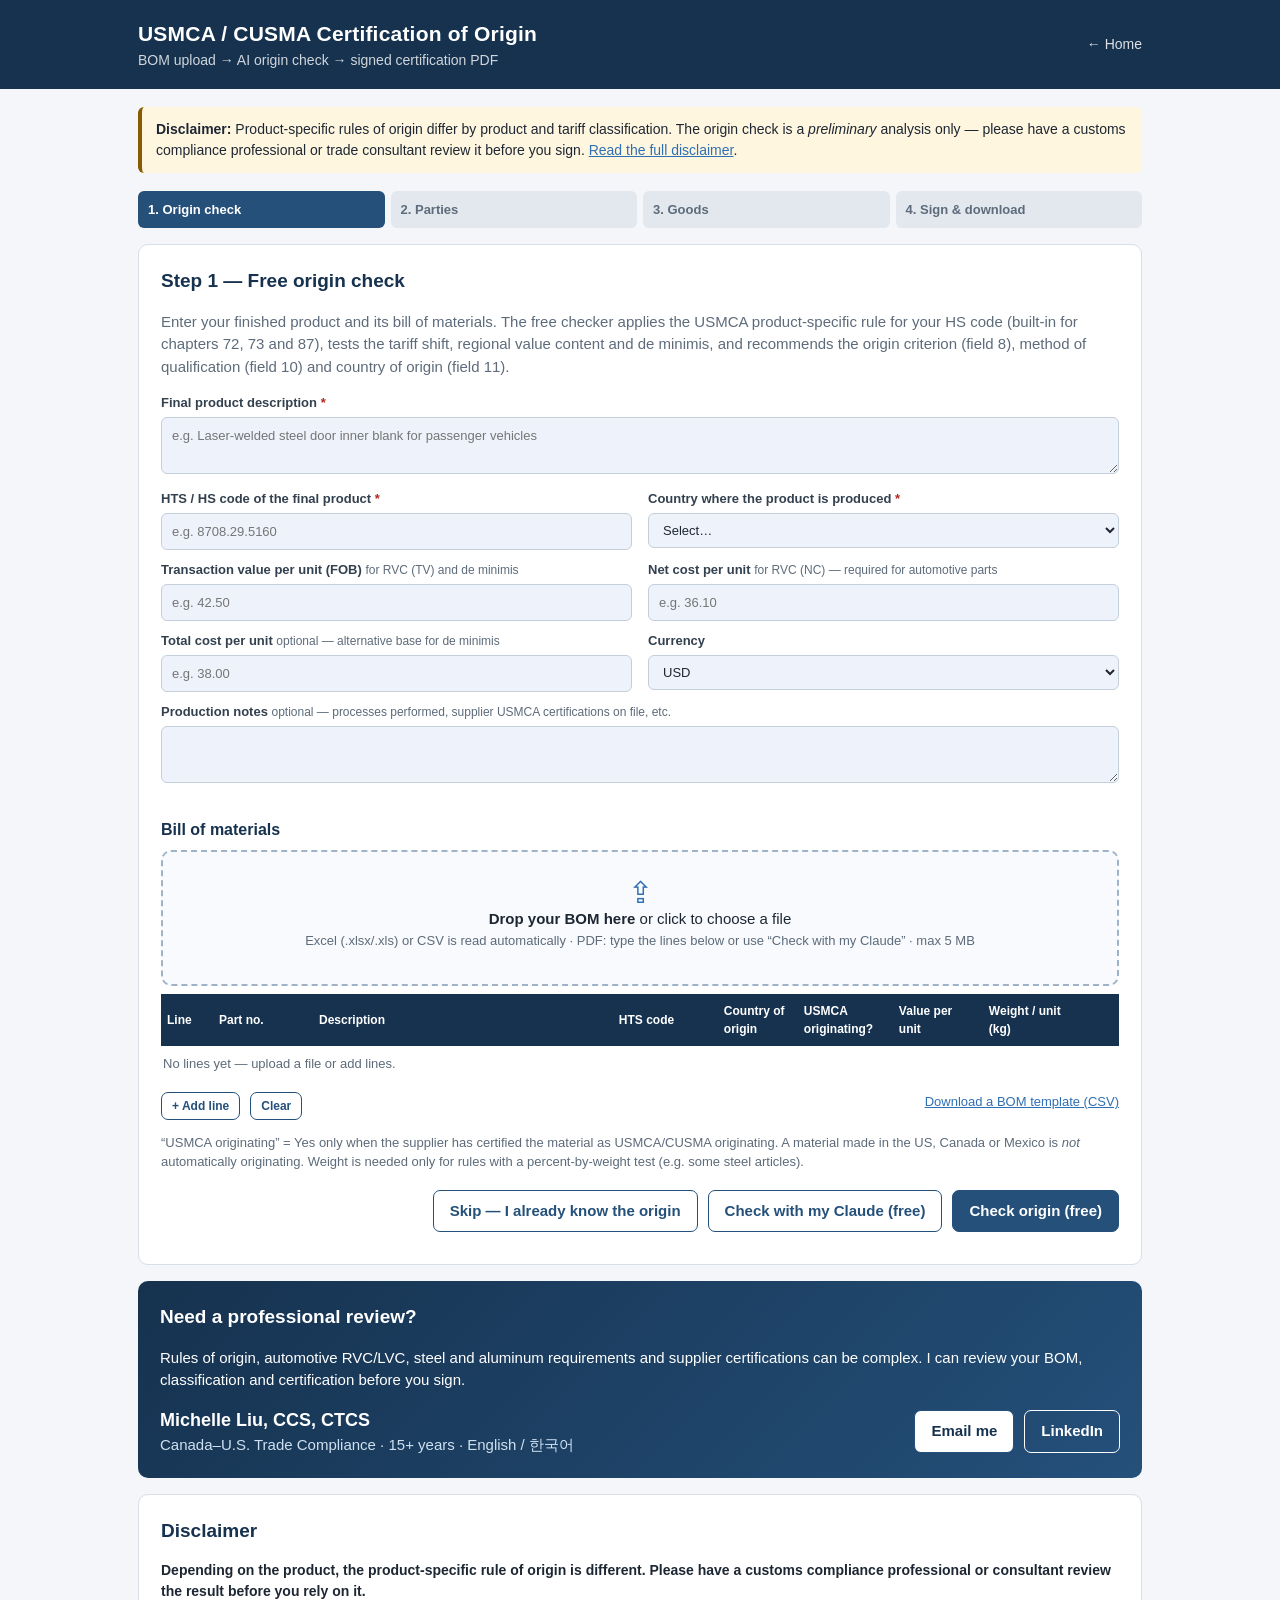
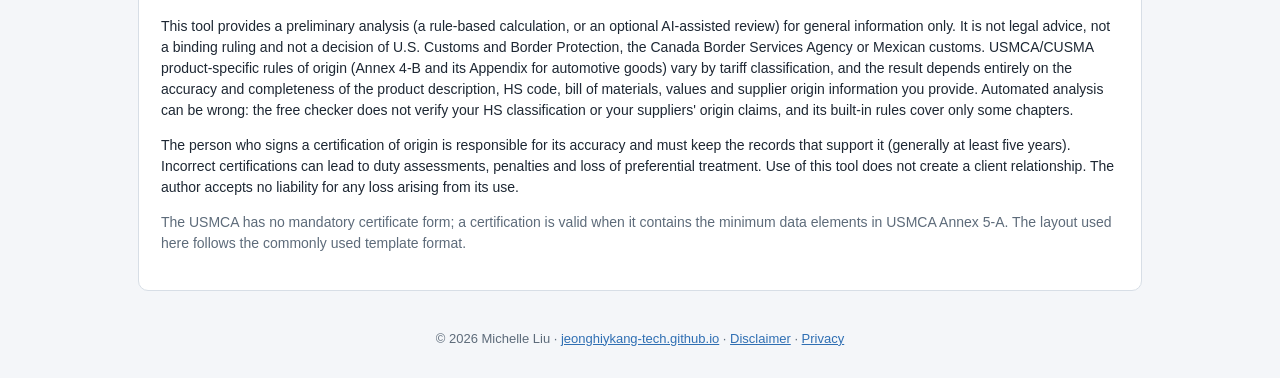
==== usmca-certificate/index.html @ 6c579373 "Add free USMCA / CUSMA certification of origin tool - New page /usmca-certificate/: BOM upload, free" ====
<!DOCTYPE html>
<html lang="en">
<head>
<meta charset="UTF-8">
<meta name="viewport" content="width=device-width, initial-scale=1">
<title>Free USMCA / CUSMA Certification of Origin Generator with Free Origin Check | Michelle Liu</title>
<meta name="description" content="Upload your bill of materials, get a free preliminary USMCA/CUSMA rules-of-origin check (tariff shift, RVC, de minimis) (origin criterion, method of qualification, country of origin), then create and sign a USMCA Certification of Origin PDF.">
<link rel="canonical" href="https://jeonghiykang-tech.github.io/usmca-certificate/">
<link rel="stylesheet" href="styles.css">

<!-- ============ GOOGLE ADSENSE ============
  After AdSense approval, replace ca-pub-3091236865638643 with your publisher ID and remove the comment markers.
<script async src="https://pagead2.googlesyndication.com/pagead/js/adsbygoogle.js?client=ca-pub-3091236865638643" crossorigin="anonymous"></script>
========================================= -->

<!-- SheetJS (Excel reader). Official CDN build; local copy is the fallback. -->
<script src="https://cdn.sheetjs.com/xlsx-0.20.3/package/dist/xlsx.full.min.js"></script>
<script>window.XLSX || document.write('<script src="vendor/xlsx.full.min.js"><\/script>')</script>
<script src="vendor/pdf-lib.min.js"></script>
</head>
<body>

<header class="site-header">
  <div class="wrap header-inner">
    <div>
      <div class="brand">USMCA / CUSMA Certification of Origin</div>
      <div class="tagline">BOM upload &rarr; AI origin check &rarr; signed certification PDF</div>
    </div>
    <a class="header-link" href="../">&larr; Home</a>
  </div>
</header>

<div class="wrap">

  <div class="disclaimer-banner" role="note">
    <strong>Disclaimer:</strong> Product-specific rules of origin differ by product and tariff classification.
    The origin check is a <em>preliminary</em> analysis only &mdash; please have a customs compliance professional or trade consultant review it before you sign.
    <a href="#disclaimer">Read the full disclaimer</a>.
  </div>

  <!-- AD SLOT: top -->
  <div class="ad-slot" aria-hidden="true">
    <!-- <ins class="adsbygoogle" style="display:block" data-ad-client="ca-pub-3091236865638643" data-ad-slot="1111111111" data-ad-format="auto" data-full-width-responsive="true"></ins>
    <script>(adsbygoogle = window.adsbygoogle || []).push({});</script> -->
  </div>

  <ol class="steps" id="stepper">
    <li class="active" data-step="1">Origin check</li>
    <li data-step="2">Parties</li>
    <li data-step="3">Goods</li>
    <li data-step="4">Sign &amp; download</li>
  </ol>

  <!-- ================= STEP 1 ================= -->
  <section class="card" id="step1">
    <h2>Step 1 &mdash; Free origin check</h2>
    <p class="muted">Enter your finished product and its bill of materials. The free checker applies the USMCA product-specific rule for your HS code (built-in for chapters 72, 73 and 87), tests the tariff shift, regional value content and de minimis, and recommends the origin criterion (field 8), method of qualification (field 10) and country of origin (field 11).</p>

    <div class="grid2">
      <label class="full">Final product description <span class="req">*</span>
        <textarea id="prodDesc" rows="2" placeholder="e.g. Laser-welded steel door inner blank for passenger vehicles"></textarea>
      </label>
      <label>HTS / HS code of the final product <span class="req">*</span>
        <input id="prodHts" placeholder="e.g. 8708.29.5160">
      </label>
      <label>Country where the product is produced <span class="req">*</span>
        <select id="prodCountry">
          <option value="">Select&hellip;</option>
          <option value="CA">Canada (CA)</option>
          <option value="US">United States (US)</option>
          <option value="MX">Mexico (MX)</option>
        </select>
      </label>
      <label>Transaction value per unit (FOB) <span class="hint">for RVC (TV) and de minimis</span>
        <input id="prodTV" type="number" step="0.0001" min="0" placeholder="e.g. 42.50">
      </label>
      <label>Net cost per unit <span class="hint">for RVC (NC) &mdash; required for automotive parts</span>
        <input id="prodNC" type="number" step="0.0001" min="0" placeholder="e.g. 36.10">
      </label>
      <label>Total cost per unit <span class="hint">optional &mdash; alternative base for de minimis</span>
        <input id="prodTC" type="number" step="0.0001" min="0" placeholder="e.g. 38.00">
      </label>
      <label>Currency
        <select id="prodCur"><option>USD</option><option>CAD</option><option>MXN</option></select>
      </label>
      <label class="full">Production notes <span class="hint">optional &mdash; processes performed, supplier USMCA certifications on file, etc.</span>
        <textarea id="prodNotes" rows="2"></textarea>
      </label>
    </div>

    <div id="rulePanel" class="rule-panel hidden"></div>

    <h3 class="sub">Bill of materials</h3>
    <div class="dropzone" id="dropzone" tabindex="0">
      <input type="file" id="bomFile" accept=".xlsx,.xls,.csv,.pdf" hidden>
      <div class="dz-icon">&#8682;</div>
      <div><strong>Drop your BOM here</strong> or click to choose a file</div>
      <div class="muted small">Excel (.xlsx/.xls) or CSV is read automatically &middot; PDF: type the lines below or use &ldquo;Check with my Claude&rdquo; &middot; max 5 MB</div>
      <div id="fileName" class="file-name"></div>
    </div>
    <div class="table-wrap">
      <table class="goods bom" id="bomTable">
        <thead><tr><th>Line</th><th>Part no.</th><th>Description</th><th>HTS code</th><th>Country of origin</th><th>USMCA originating?</th><th>Value per unit</th><th>Weight / unit (kg)</th><th></th></tr></thead>
        <tbody></tbody>
      </table>
    </div>
    <div id="bomEmpty" class="muted small" style="padding:8px 2px">No lines yet &mdash; upload a file or add lines.</div>
    <div class="actions left">
      <button class="btn ghost tiny" id="bomAdd" type="button">+ Add line</button>
      <button class="btn ghost tiny" id="bomClear" type="button">Clear</button>
      <a href="#" id="dlTemplate" class="small" style="margin-left:auto">Download a BOM template (CSV)</a>
    </div>
    <p class="small muted">&ldquo;USMCA originating&rdquo; = Yes only when the supplier has certified the material as USMCA/CUSMA originating. A material made in the US, Canada or Mexico is <em>not</em> automatically originating. Weight is needed only for rules with a percent-by-weight test (e.g. some steel articles).</p>

    <div id="turnstileBox" style="margin-top:10px"></div>
    <div class="actions">
      <button class="btn ghost" id="skipBtn" title="Skip and enter the goods manually">Skip &mdash; I already know the origin</button>
      <button class="btn ghost" id="claudeBtn" title="Copies a ready-made prompt to paste into your own Claude account">Check with my Claude (free)</button>
      <button class="btn ghost" id="aiBtn">AI check</button>
      <button class="btn primary" id="freeCheckBtn">Check origin (free)</button>
    </div>
    <div id="analyzeStatus" class="status"></div>

    <div id="result" class="result hidden"></div>
  </section>

  <!-- ================= STEP 2 ================= -->
  <section class="card hidden" id="step2">
    <h2>Step 2 &mdash; Certifier and parties</h2>

    <fieldset class="box">
      <legend>1. Certifier type</legend>
      <div class="radio-row">
        <label class="radio"><input type="radio" name="certType" value="IMPORTER"> Importer</label>
        <label class="radio"><input type="radio" name="certType" value="EXPORTER"> Exporter</label>
        <label class="radio"><input type="radio" name="certType" value="PRODUCER"> Producer</label>
      </div>
    </fieldset>

    <fieldset class="box">
      <legend>Blanket period <span class="hint">optional &mdash; identical goods, max 12 months</span></legend>
      <div class="grid2">
        <label>From <input type="date" id="blanketFrom"></label>
        <label>To <input type="date" id="blanketTo"></label>
      </div>
      <div id="blanketMsg" class="field-error"></div>
    </fieldset>

    <div class="party-grid">
      <fieldset class="box party" data-party="certifier">
        <legend>2. Certifier</legend>
        <label>Name <input data-f="name"></label>
        <label>Title <input data-f="title" placeholder="e.g. Customs Compliance Manager"></label>
        <label>Address <textarea data-f="address" rows="2"></textarea></label>
        <div class="grid2"><label>Country <input data-f="country"></label><label>Phone <input data-f="phone"></label></div>
        <label>Email <input data-f="email" type="email"></label>
        <label>Tax identification number <input data-f="taxid"></label>
      </fieldset>

      <fieldset class="box party" data-party="exporter">
        <legend>3. Exporter</legend>
        <div class="copy-row"><button type="button" class="btn tiny" data-copy="exporter">Same as certifier</button>
          <select class="tiny-select" data-special="exporter"><option value="">&mdash;</option><option>Unknown</option></select></div>
        <label>Name <input data-f="name"></label>
        <label>Address <span class="hint">place of export in a USMCA country</span><textarea data-f="address" rows="2"></textarea></label>
        <div class="grid2"><label>Country <input data-f="country"></label><label>Phone <input data-f="phone"></label></div>
        <label>Email <input data-f="email" type="email"></label>
        <label>Tax identification number <input data-f="taxid"></label>
      </fieldset>

      <fieldset class="box party" data-party="producer">
        <legend>4. Producer</legend>
        <div class="copy-row"><button type="button" class="btn tiny" data-copy="producer">Same as certifier</button>
          <select class="tiny-select" data-special="producer"><option value="">&mdash;</option><option>Various</option><option>Available upon request by the importing authorities</option><option>Unknown</option></select></div>
        <label>Name <input data-f="name"></label>
        <label>Address <span class="hint">place of production in a USMCA country</span><textarea data-f="address" rows="2"></textarea></label>
        <div class="grid2"><label>Country <input data-f="country"></label><label>Phone <input data-f="phone"></label></div>
        <label>Email <input data-f="email" type="email"></label>
        <label>Tax identification number <input data-f="taxid"></label>
      </fieldset>

      <fieldset class="box party" data-party="importer">
        <legend>5. Importer</legend>
        <div class="copy-row"><button type="button" class="btn tiny" data-copy="importer">Same as certifier</button>
          <select class="tiny-select" data-special="importer"><option value="">&mdash;</option><option>Various</option><option>Unknown</option></select></div>
        <label>Name <input data-f="name"></label>
        <label>Address <span class="hint">in a USMCA country</span><textarea data-f="address" rows="2"></textarea></label>
        <div class="grid2"><label>Country <input data-f="country"></label><label>Phone <input data-f="phone"></label></div>
        <label>Email <input data-f="email" type="email"></label>
        <label>Tax identification number <input data-f="taxid"></label>
      </fieldset>
    </div>

    <div class="actions">
      <button class="btn ghost" data-goto="1">&larr; Back</button>
      <button class="btn primary" data-goto="3">Next: goods &rarr;</button>
    </div>
    <div id="step2Msg" class="status"></div>
  </section>

  <!-- ================= STEP 3 ================= -->
  <section class="card hidden" id="step3">
    <h2>Step 3 &mdash; Goods (fields 6&ndash;11)</h2>
    <p class="muted">Rows from the AI check are added here. You may edit them, add more goods, or run another origin check for a different product.</p>
    <div class="table-wrap">
      <table class="goods" id="goodsTable">
        <thead><tr>
          <th>6. Description of good(s)</th><th>7. HTS</th><th>8. Origin criterion</th>
          <th>9. Producer (Yes/No)</th><th>10. Method of qualification</th><th>11. Country of origin</th><th></th>
        </tr></thead>
        <tbody></tbody>
      </table>
    </div>
    <div class="actions left">
      <button class="btn ghost" id="addRow">+ Add a good manually</button>
      <button class="btn ghost" id="anotherCheck">+ Run origin check for another product</button>
    </div>
    <details class="legend-box small">
      <summary>Field guide</summary>
      <p><strong>8. Origin criterion</strong> (USMCA Article 4.2): A &ndash; wholly obtained or produced entirely in a USMCA country; B &ndash; produced using non-originating materials that satisfy the product-specific rule (Annex 4-B); C &ndash; produced exclusively from originating materials; D &ndash; produced using non-originating parts that cannot meet the tariff shift only because they are classified with the good, and the RVC requirement is met.</p>
      <p><strong>9. Producer</strong>: YES if the certifier is the producer of the good, otherwise NO.</p>
      <p><strong>10. Method of qualification</strong>: TS &ndash; tariff shift; TV &ndash; regional value content by transaction value; NC &ndash; regional value content by net cost; NO &ndash; criterion A or C.</p>
      <p><strong>11. Country of origin</strong>: ISO code US, CA or MX.</p>
      <p><strong>De minimis</strong> (USMCA Article 4.12): a good can still qualify if the non-originating materials that fail the tariff shift are worth no more than 10% of the good's transaction value (FOB) or total cost, and it meets all other requirements. A good subject to a regional value content rule does not need to meet it if all non-originating materials are no more than 10% of that value. Exceptions apply (Annex 4-A, e.g. certain dairy, sugar, juice and coffee materials, and materials in the same subheading as a Chapter 1&ndash;27 good), and textiles (Chapters 50&ndash;63) use a 10% weight test with a 7% limit on elastomeric content. A good that relies on de minimis is criterion B (or D), not C.</p>
    </details>
    <div class="actions">
      <button class="btn ghost" data-goto="2">&larr; Back</button>
      <button class="btn primary" data-goto="4">Next: sign &rarr;</button>
    </div>
    <div id="step3Msg" class="status"></div>
  </section>

  <!-- ================= STEP 4 ================= -->
  <section class="card hidden" id="step4">
    <h2>Step 4 &mdash; Certification, signature and PDF</h2>
    <div class="cert-statement">
      I certify that the goods described in this document qualify as originating and the information contained in this document is true and accurate. I assume responsibility for proving such representations and agree to maintain and present upon request or to make available during a verification visit, documentation necessary to support this certification.
    </div>
    <div class="grid2">
      <label>Authorized name <input id="signName"></label>
      <label>Title <input id="signTitle"></label>
      <label>Company <input id="signCompany"></label>
      <label>Date <input type="date" id="signDate"></label>
      <label>Phone <input id="signPhone"></label>
      <label>Email <input id="signEmail" type="email"></label>
    </div>

    <div class="sig-area">
      <div class="sig-label">Signature <span class="hint">draw with mouse or finger</span></div>
      <canvas id="sigPad" width="600" height="160"></canvas>
      <div class="actions left"><button class="btn tiny" id="sigClear">Clear signature</button></div>
    </div>

    <label class="check"><input type="checkbox" id="ackReview">
      I understand the origin analysis is preliminary, I have verified the information, and I am responsible for this certification.</label>

    <div class="actions">
      <button class="btn ghost" data-goto="3">&larr; Back</button>
      <button class="btn ghost" id="previewPdf">Preview unsigned draft</button>
      <button class="btn primary" id="makePdf">Download signed PDF</button>
    </div>
    <div id="step4Msg" class="status"></div>
  </section>

  <!-- AD SLOT: bottom -->
  <div class="ad-slot" aria-hidden="true">
    <!-- <ins class="adsbygoogle" style="display:block" data-ad-client="ca-pub-3091236865638643" data-ad-slot="2222222222" data-ad-format="auto" data-full-width-responsive="true"></ins>
    <script>(adsbygoogle = window.adsbygoogle || []).push({});</script> -->
  </div>

  <section class="card contact" id="contact">
    <h2>Need a professional review?</h2>
    <p>Rules of origin, automotive RVC/LVC, steel and aluminum requirements and supplier certifications can be complex. I can review your BOM, classification and certification before you sign.</p>
    <div class="contact-grid">
      <div>
        <div class="contact-name">Michelle Liu, CCS, CTCS</div>
        <div class="muted">Canada&ndash;U.S. Trade Compliance &middot; 15+ years &middot; English / 한국어</div>
      </div>
      <div class="contact-links">
        <a class="btn primary" href="mailto:michellekang96@yahoo.ca?subject=USMCA%20origin%20review%20request">Email me</a>
        <a class="btn ghost" href="https://www.linkedin.com/in/jeong-hiy-liu-811aa847" target="_blank" rel="noopener">LinkedIn</a>
      </div>
    </div>
  </section>

  <section class="card disclaimer" id="disclaimer">
    <h2>Disclaimer</h2>
    <p><strong>Depending on the product, the product-specific rule of origin is different. Please have a customs compliance professional or consultant review the result before you rely on it.</strong></p>
    <p>This tool provides a preliminary analysis (a rule-based calculation, or an optional AI-assisted review) for general information only. It is not legal advice, not a binding ruling and not a decision of U.S. Customs and Border Protection, the Canada Border Services Agency or Mexican customs. USMCA/CUSMA product-specific rules of origin (Annex 4-B and its Appendix for automotive goods) vary by tariff classification, and the result depends entirely on the accuracy and completeness of the product description, HS code, bill of materials, values and supplier origin information you provide. Automated analysis can be wrong: the free checker does not verify your HS classification or your suppliers' origin claims, and its built-in rules cover only some chapters.</p>
    <p>The person who signs a certification of origin is responsible for its accuracy and must keep the records that support it (generally at least five years). Incorrect certifications can lead to duty assessments, penalties and loss of preferential treatment. Use of this tool does not create a client relationship. The author accepts no liability for any loss arising from its use.</p>
    <p class="small muted">The USMCA has no mandatory certificate form; a certification is valid when it contains the minimum data elements in USMCA Annex 5-A. The layout used here follows the commonly used template format.</p>
  </section>

</div>

<footer class="site-footer">
  <div class="wrap">
    &copy; <span id="yr"></span> Michelle Liu &middot; <a href="https://jeonghiykang-tech.github.io/">jeonghiykang-tech.github.io</a> &middot; <a href="#disclaimer">Disclaimer</a> &middot; <a href="privacy.html">Privacy</a>
  </div>
</footer>

<script src="rules.js"></script>
<script src="engine.js"></script>
<script src="app.js"></script>
</body>
</html>
---- usmca-certificate/styles.css ----
:root{
  --navy:#16324f; --navy-2:#24507a; --ink:#1d2733; --muted:#5d6b7a; --line:#d7dee6;
  --bg:#f4f6f9; --card:#fff; --field:#eef2fb; --ok:#1e7a46; --ok-bg:#e8f6ee;
  --bad:#b3261e; --bad-bg:#fdecea; --warn:#8a5a00; --warn-bg:#fff6e0; --accent:#2f6fb3;
}
*{box-sizing:border-box}
body{margin:0;font-family:-apple-system,Segoe UI,Roboto,Helvetica,Arial,sans-serif;color:var(--ink);background:var(--bg);line-height:1.5;font-size:15px}
.wrap{max-width:1040px;margin:0 auto;padding:0 18px}
.hidden{display:none!important}
.muted{color:var(--muted)} .small{font-size:13px}
a{color:var(--accent)}

.site-header{background:var(--navy);color:#fff;padding:18px 0}
.header-inner{display:flex;justify-content:space-between;align-items:center;gap:12px}
.brand{font-size:21px;font-weight:700;letter-spacing:.2px}
.tagline{opacity:.8;font-size:14px}
.header-link{color:#fff;text-decoration:none;opacity:.85;font-size:14px;white-space:nowrap}

.disclaimer-banner{margin:18px 0;padding:12px 14px;border-left:4px solid var(--warn);background:var(--warn-bg);border-radius:6px;font-size:14px}
.ad-slot{min-height:0;margin:10px 0;text-align:center}

.steps{display:flex;gap:6px;list-style:none;padding:0;margin:14px 0;counter-reset:s}
.steps li{flex:1;padding:9px 10px;background:#e3e8ef;color:var(--muted);border-radius:6px;font-size:13px;font-weight:600;counter-increment:s}
.steps li::before{content:counter(s) ". "}
.steps li.active{background:var(--navy-2);color:#fff}
.steps li.done{background:#cfe0f1;color:var(--navy)}

.card{background:var(--card);border:1px solid var(--line);border-radius:10px;padding:22px;margin:16px 0}
.card h2{margin:0 0 6px;font-size:19px;color:var(--navy)}
label{display:block;font-size:13px;font-weight:600;color:#33414f;margin-bottom:10px}
input,select,textarea{width:100%;margin-top:4px;padding:8px 10px;border:1px solid #c5cfdb;border-radius:6px;font:inherit;font-weight:400;background:var(--field);color:var(--ink)}
input:focus,select:focus,textarea:focus{outline:2px solid #9cc0e8;border-color:var(--accent);background:#fff}
.req{color:var(--bad)} .hint{font-weight:400;color:var(--muted);font-size:12px}
.grid2{display:grid;grid-template-columns:1fr 1fr;gap:0 16px}
.grid2 .full{grid-column:1/-1}
@media(max-width:700px){.grid2,.party-grid{grid-template-columns:1fr!important}.steps li{font-size:11px;padding:7px 5px}}

.dropzone{margin-top:8px;border:2px dashed #9fb3c8;border-radius:10px;padding:26px;text-align:center;cursor:pointer;background:#f8fafd;transition:.15s}
.dropzone.drag,.dropzone:hover{border-color:var(--accent);background:#eef5fd}
.dz-icon{font-size:30px;color:var(--accent);line-height:1}
.file-name{margin-top:8px;font-weight:700;color:var(--navy)}
.row-actions{margin-top:6px;text-align:right}
.privacy-note{color:var(--muted);margin:8px 0 0}

.actions{display:flex;justify-content:flex-end;gap:10px;margin-top:18px;flex-wrap:wrap}
.actions.left{justify-content:flex-start;margin-top:10px}
.btn{border:1px solid var(--navy-2);background:#fff;color:var(--navy-2);padding:9px 16px;border-radius:7px;font:inherit;font-weight:600;cursor:pointer;text-decoration:none;display:inline-block}
.btn.primary{background:var(--navy-2);color:#fff}
.btn.primary:hover{background:var(--navy)}
.btn.ghost:hover{background:#eef3f9}
.btn.tiny{padding:4px 10px;font-size:12px}
.btn:disabled{opacity:.55;cursor:wait}
.status{margin-top:10px;font-size:14px}
.status.error{color:var(--bad)} .status.info{color:var(--navy-2)}
.field-error{color:var(--bad);font-size:13px}

.spinner{display:inline-block;width:14px;height:14px;border:2px solid #b8c9dc;border-top-color:var(--navy-2);border-radius:50%;animation:spin .8s linear infinite;vertical-align:-2px;margin-right:6px}
@keyframes spin{to{transform:rotate(360deg)}}

.result{margin-top:18px;border-radius:10px;border:1px solid var(--line);overflow:hidden}
.result-head{padding:14px 16px;font-weight:700;font-size:17px}
.result-head.ok{background:var(--ok-bg);color:var(--ok)}
.result-head.bad{background:var(--bad-bg);color:var(--bad)}
.result-head.info{background:var(--warn-bg);color:var(--warn)}
.result-body{padding:14px 16px}
.kv{display:grid;grid-template-columns:repeat(3,1fr);gap:10px;margin:10px 0}
.kv div{background:#f4f7fb;border-radius:8px;padding:10px}
.kv .k{font-size:12px;color:var(--muted)} .kv .v{font-size:20px;font-weight:700;color:var(--navy)}
.result h4{margin:14px 0 4px;font-size:14px;color:var(--navy)}
.result ul{margin:4px 0 0 18px;padding:0}
.result li{margin:2px 0}
.mat-table{width:100%;border-collapse:collapse;font-size:12.5px;margin-top:6px}
.mat-table th,.mat-table td{border:1px solid var(--line);padding:5px 6px;text-align:left;vertical-align:top}
.mat-table th{background:#f0f3f7}
.tag{display:inline-block;padding:1px 7px;border-radius:10px;font-size:11.5px;font-weight:700}
.tag.y{background:var(--ok-bg);color:var(--ok)} .tag.n{background:var(--bad-bg);color:var(--bad)} .tag.u{background:#eceff3;color:var(--muted)}
.demo-flag{background:#fff0c2;color:#7a5600;padding:6px 10px;border-radius:6px;font-size:13px;margin-bottom:8px}

.box{border:1px solid var(--line);border-radius:8px;padding:12px 14px 4px;margin:0 0 14px}
.box legend{font-weight:700;color:var(--navy);padding:0 6px;font-size:14px}
.radio-row{display:flex;gap:28px;padding:4px 0 10px;flex-wrap:wrap}
.radio{display:flex;align-items:center;gap:8px;font-size:15px;font-weight:600;margin:0}
.radio input{width:18px;height:18px;margin:0}
.party-grid{display:grid;grid-template-columns:1fr 1fr;gap:0 16px}
.copy-row{display:flex;gap:8px;align-items:center;margin-bottom:8px}
.tiny-select{width:auto;margin:0;padding:3px 6px;font-size:12px}

.table-wrap{overflow-x:auto}
table.goods{width:100%;border-collapse:collapse;margin-top:8px;min-width:760px}
table.goods th{background:var(--navy);color:#fff;font-size:12px;padding:8px 6px;text-align:left}
table.goods td{border-bottom:1px solid var(--line);padding:6px 4px;vertical-align:top}
table.goods td input,table.goods td select,table.goods td textarea{margin:0;padding:6px;font-size:13px}
table.goods td.del{width:30px;text-align:center}
.x{border:none;background:none;color:var(--bad);font-size:18px;cursor:pointer}
.legend-box{margin-top:14px;background:#f6f8fb;border-radius:8px;padding:10px 14px}
.legend-box summary{cursor:pointer;font-weight:700;color:var(--navy)}

.cert-statement{background:#f4f7fb;border-left:4px solid var(--navy-2);padding:12px 14px;border-radius:6px;margin:10px 0 16px;font-size:14px}
.sig-area{margin:6px 0 14px}
.sig-label{font-size:13px;font-weight:600;margin-bottom:4px}
#sigPad{width:100%;max-width:600px;height:160px;border:1px solid #9fb3c8;border-radius:8px;background:#fff;touch-action:none;cursor:crosshair;display:block}
.check{display:flex;gap:10px;align-items:flex-start;font-weight:500}
.check input{width:18px;height:18px;margin-top:2px;flex:none}

.contact{background:linear-gradient(135deg,#16324f,#24507a);color:#fff;border:none}
.contact h2{color:#fff}
.contact .muted{color:#cfe0f1}
.contact-grid{display:flex;justify-content:space-between;align-items:center;gap:16px;flex-wrap:wrap;margin-top:8px}
.contact-name{font-size:18px;font-weight:700}
.contact-links{display:flex;gap:10px}
.contact .btn.primary{background:#fff;color:var(--navy)}
.contact .btn.ghost{border-color:#fff;color:#fff;background:transparent}
.disclaimer p{font-size:14px}
.site-footer{padding:22px 0 30px;color:var(--muted);font-size:13px;text-align:center}
.sub{margin:20px 0 6px;font-size:16px;color:var(--navy)}
.rule-panel{margin:14px 0;border:1px solid #b9cbe0;background:#f5f9fe;border-radius:10px;padding:14px 16px}
.rule-head{margin-bottom:8px}
.rule-text{margin:6px 0 8px 18px;padding:0;font-size:13.5px}
.rule-text li{margin:3px 0}
.warn-box{background:var(--warn-bg);color:#5c3d00;border-radius:6px;padding:7px 10px;margin:6px 0}
.grid3{display:grid;grid-template-columns:repeat(3,1fr);gap:0 14px;margin:6px 0}
.check-inline{display:flex;align-items:center;gap:8px;margin-top:22px}
.check-inline input{width:16px;height:16px;margin:0}
table.bom{min-width:900px}
table.bom td input,table.bom td select{min-width:0}
@media(max-width:700px){.grid3{grid-template-columns:1fr}}
table.bom th:nth-child(1){width:52px} table.bom th:nth-child(2){width:100px} table.bom th:nth-child(4){width:105px}
table.bom th:nth-child(5){width:80px} table.bom th:nth-child(6){width:95px} table.bom th:nth-child(7),table.bom th:nth-child(8){width:90px}
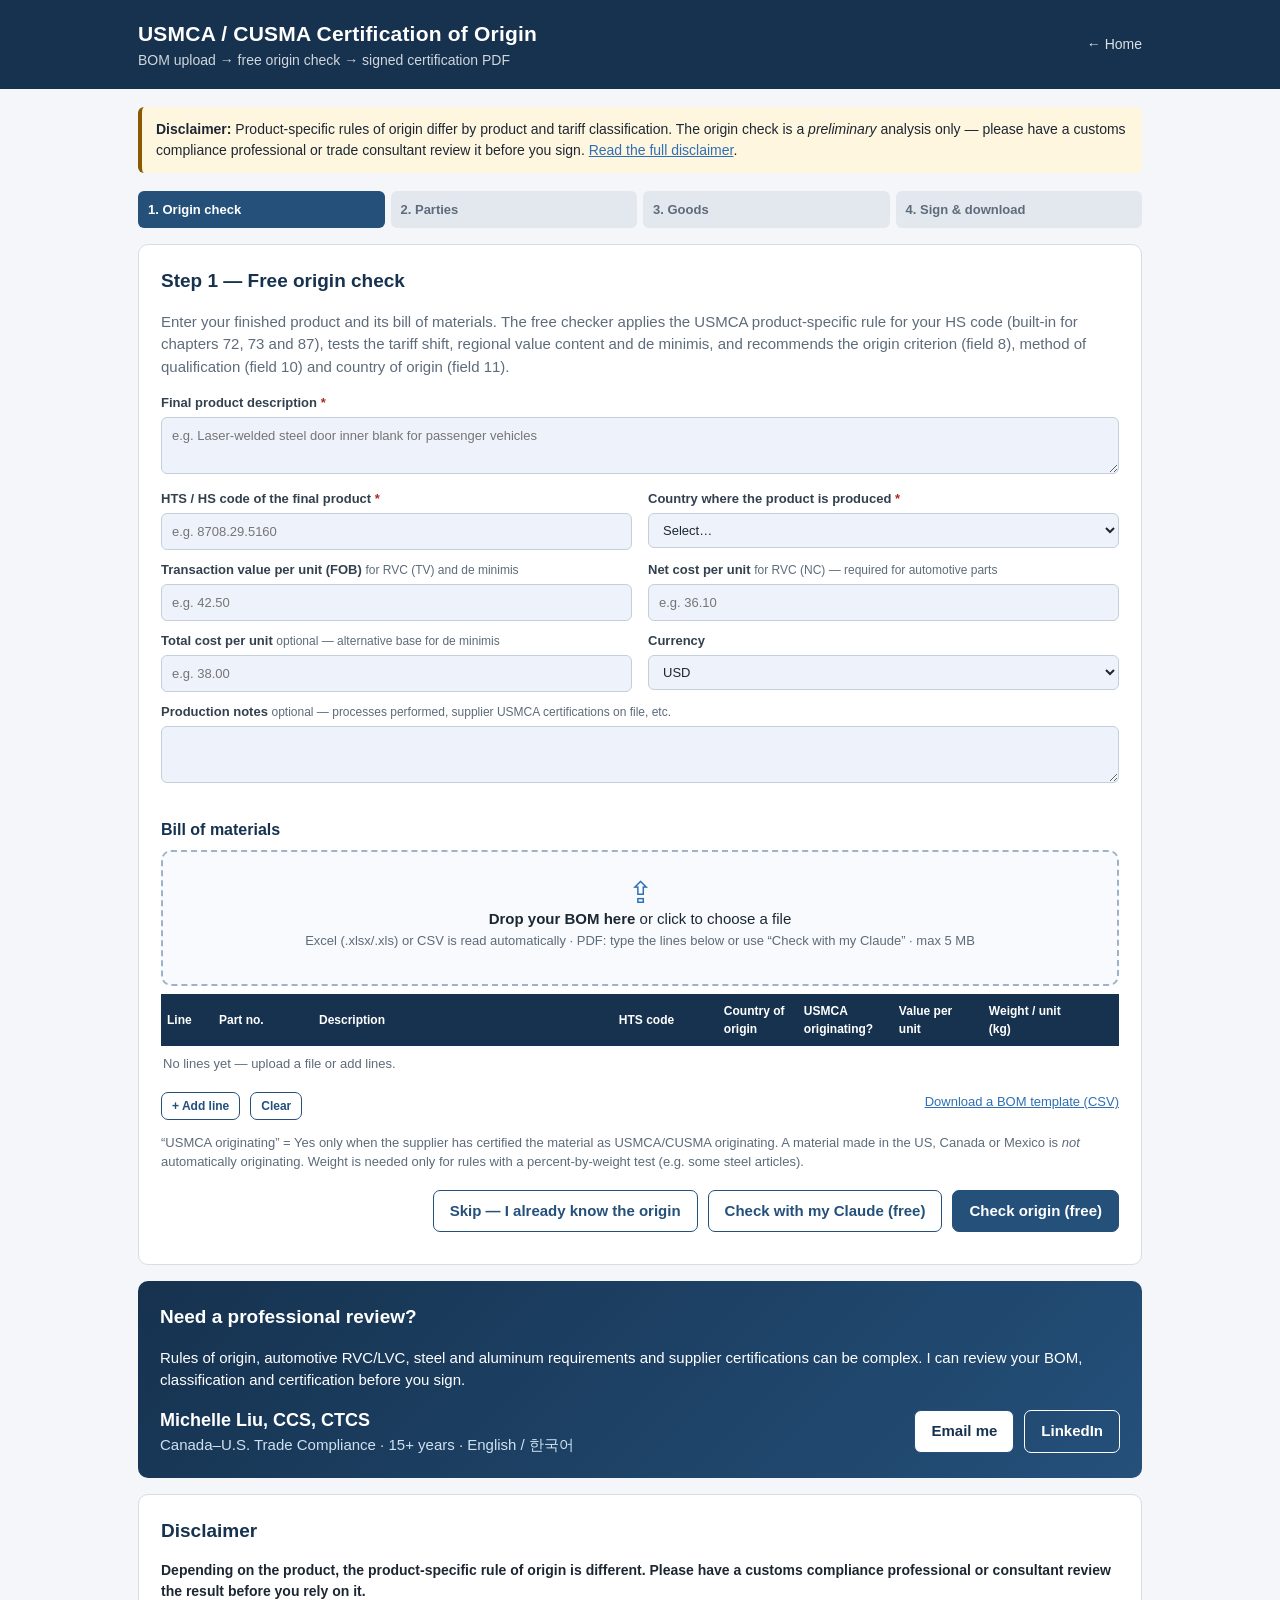
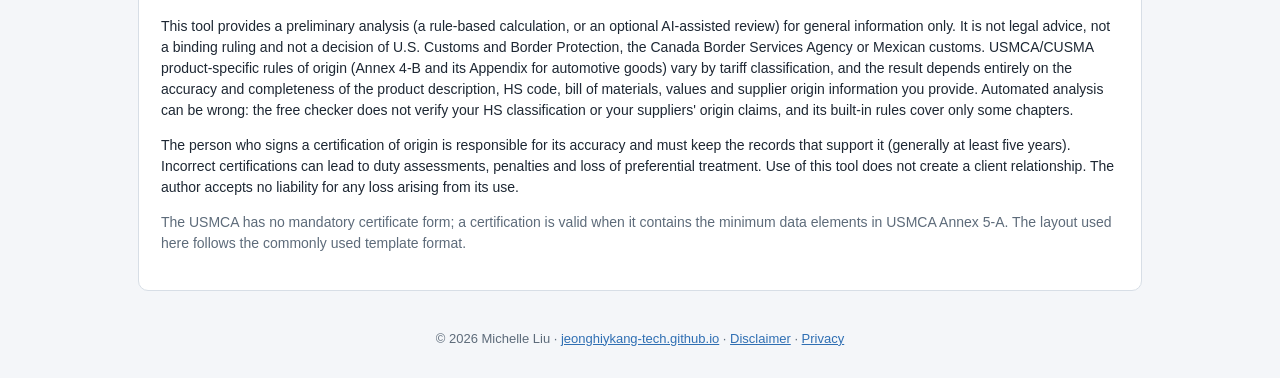
==== commit ad09687a: "USMCA tool: header subtitle says free origin check Co-Authored-By: Claude Opus 5.5 <noreply@anthropi" ====
--- a/usmca-certificate/index.html
+++ b/usmca-certificate/index.html
@@ -24,7 +24,7 @@
   <div class="wrap header-inner">
     <div>
       <div class="brand">USMCA / CUSMA Certification of Origin</div>
-      <div class="tagline">BOM upload &rarr; AI origin check &rarr; signed certification PDF</div>
+      <div class="tagline">BOM upload &rarr; free origin check &rarr; signed certification PDF</div>
     </div>
     <a class="header-link" href="../">&larr; Home</a>
   </div>
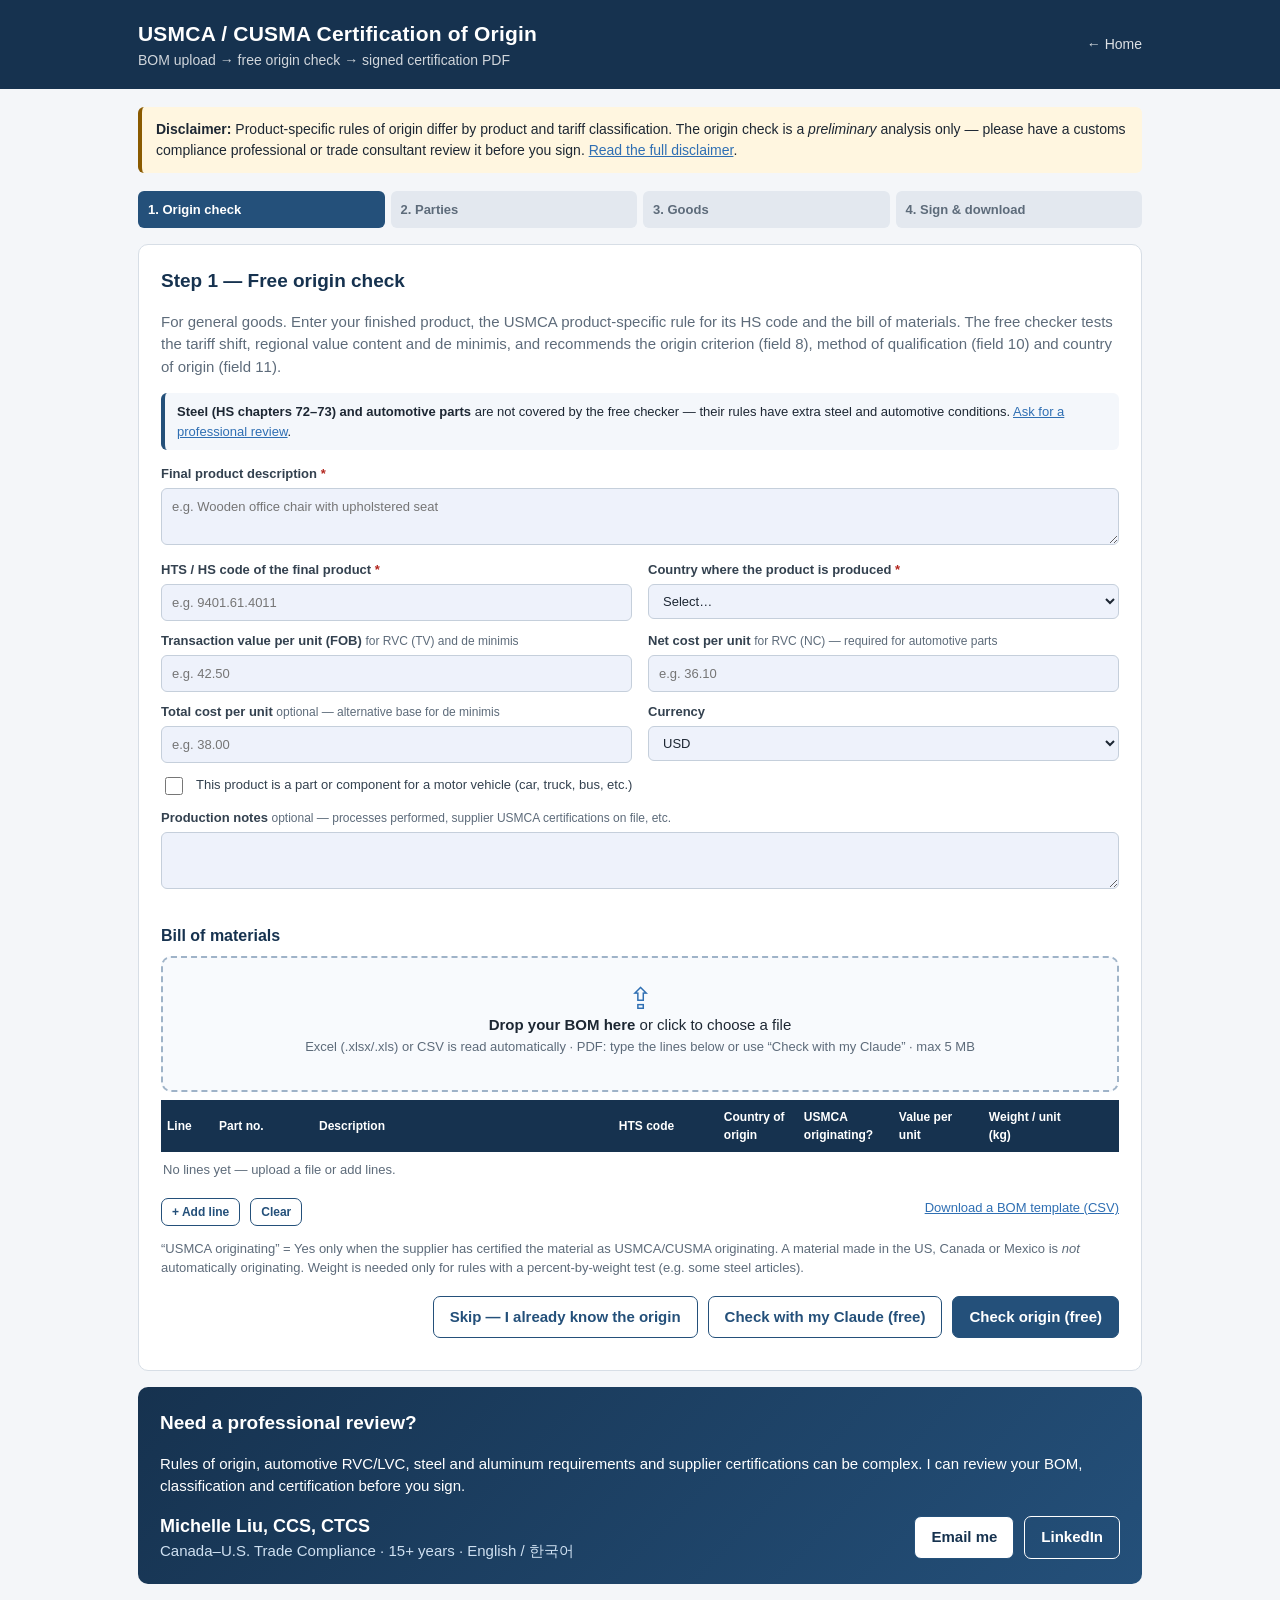
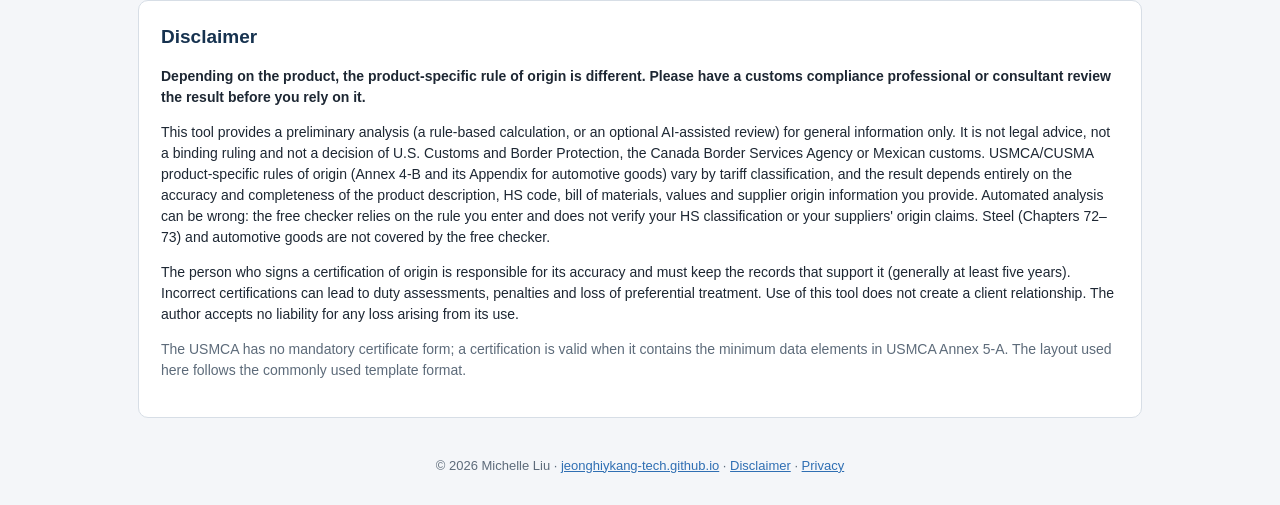
==== commit 83d946ec: "USMCA tool: general goods only; steel and automotive parts go to professional review - Customer ente" ====
--- a/usmca-certificate/index.html
+++ b/usmca-certificate/index.html
@@ -5,12 +5,11 @@
 <meta name="viewport" content="width=device-width, initial-scale=1">
 <title>Free USMCA / CUSMA Certification of Origin Generator with Free Origin Check | Michelle Liu</title>
 <meta name="description" content="Upload your bill of materials, get a free preliminary USMCA/CUSMA rules-of-origin check (tariff shift, RVC, de minimis) (origin criterion, method of qualification, country of origin), then create and sign a USMCA Certification of Origin PDF.">
-<link rel="canonical" href="https://jeonghiykang-tech.github.io/usmca-certificate/">
 <link rel="stylesheet" href="styles.css">
 
 <!-- ============ GOOGLE ADSENSE ============
-  After AdSense approval, replace ca-pub-3091236865638643 with your publisher ID and remove the comment markers.
-<script async src="https://pagead2.googlesyndication.com/pagead/js/adsbygoogle.js?client=ca-pub-3091236865638643" crossorigin="anonymous"></script>
+  After AdSense approval, replace ca-pub-XXXXXXXXXXXXXXXX with your publisher ID and remove the comment markers.
+<script async src="https://pagead2.googlesyndication.com/pagead/js/adsbygoogle.js?client=ca-pub-XXXXXXXXXXXXXXXX" crossorigin="anonymous"></script>
 ========================================= -->
 
 <!-- SheetJS (Excel reader). Official CDN build; local copy is the fallback. -->
@@ -26,7 +25,7 @@
       <div class="brand">USMCA / CUSMA Certification of Origin</div>
       <div class="tagline">BOM upload &rarr; free origin check &rarr; signed certification PDF</div>
     </div>
-    <a class="header-link" href="../">&larr; Home</a>
+    <a class="header-link" href="https://jeonghiykang-tech.github.io/">&larr; Home</a>
   </div>
 </header>
 
@@ -40,7 +39,7 @@
 
   <!-- AD SLOT: top -->
   <div class="ad-slot" aria-hidden="true">
-    <!-- <ins class="adsbygoogle" style="display:block" data-ad-client="ca-pub-3091236865638643" data-ad-slot="1111111111" data-ad-format="auto" data-full-width-responsive="true"></ins>
+    <!-- <ins class="adsbygoogle" style="display:block" data-ad-client="ca-pub-XXXXXXXXXXXXXXXX" data-ad-slot="1111111111" data-ad-format="auto" data-full-width-responsive="true"></ins>
     <script>(adsbygoogle = window.adsbygoogle || []).push({});</script> -->
   </div>
 
@@ -54,14 +53,15 @@
   <!-- ================= STEP 1 ================= -->
   <section class="card" id="step1">
     <h2>Step 1 &mdash; Free origin check</h2>
-    <p class="muted">Enter your finished product and its bill of materials. The free checker applies the USMCA product-specific rule for your HS code (built-in for chapters 72, 73 and 87), tests the tariff shift, regional value content and de minimis, and recommends the origin criterion (field 8), method of qualification (field 10) and country of origin (field 11).</p>
+    <p class="muted">For general goods. Enter your finished product, the USMCA product-specific rule for its HS code and the bill of materials. The free checker tests the tariff shift, regional value content and de minimis, and recommends the origin criterion (field 8), method of qualification (field 10) and country of origin (field 11).</p>
+    <p class="note-box small"><strong>Steel (HS chapters 72&ndash;73) and automotive parts</strong> are not covered by the free checker &mdash; their rules have extra steel and automotive conditions. <a href="#contact">Ask for a professional review</a>.</p>
 
     <div class="grid2">
       <label class="full">Final product description <span class="req">*</span>
-        <textarea id="prodDesc" rows="2" placeholder="e.g. Laser-welded steel door inner blank for passenger vehicles"></textarea>
+        <textarea id="prodDesc" rows="2" placeholder="e.g. Wooden office chair with upholstered seat"></textarea>
       </label>
       <label>HTS / HS code of the final product <span class="req">*</span>
-        <input id="prodHts" placeholder="e.g. 8708.29.5160">
+        <input id="prodHts" placeholder="e.g. 9401.61.4011">
       </label>
       <label>Country where the product is produced <span class="req">*</span>
         <select id="prodCountry">
@@ -83,6 +83,7 @@
       <label>Currency
         <select id="prodCur"><option>USD</option><option>CAD</option><option>MXN</option></select>
       </label>
+      <label class="check full" style="margin-top:2px"><input type="checkbox" id="prodAuto"> This product is a part or component for a motor vehicle (car, truck, bus, etc.)</label>
       <label class="full">Production notes <span class="hint">optional &mdash; processes performed, supplier USMCA certifications on file, etc.</span>
         <textarea id="prodNotes" rows="2"></textarea>
       </label>
@@ -264,7 +265,7 @@
 
   <!-- AD SLOT: bottom -->
   <div class="ad-slot" aria-hidden="true">
-    <!-- <ins class="adsbygoogle" style="display:block" data-ad-client="ca-pub-3091236865638643" data-ad-slot="2222222222" data-ad-format="auto" data-full-width-responsive="true"></ins>
+    <!-- <ins class="adsbygoogle" style="display:block" data-ad-client="ca-pub-XXXXXXXXXXXXXXXX" data-ad-slot="2222222222" data-ad-format="auto" data-full-width-responsive="true"></ins>
     <script>(adsbygoogle = window.adsbygoogle || []).push({});</script> -->
   </div>
 
@@ -286,7 +287,7 @@
   <section class="card disclaimer" id="disclaimer">
     <h2>Disclaimer</h2>
     <p><strong>Depending on the product, the product-specific rule of origin is different. Please have a customs compliance professional or consultant review the result before you rely on it.</strong></p>
-    <p>This tool provides a preliminary analysis (a rule-based calculation, or an optional AI-assisted review) for general information only. It is not legal advice, not a binding ruling and not a decision of U.S. Customs and Border Protection, the Canada Border Services Agency or Mexican customs. USMCA/CUSMA product-specific rules of origin (Annex 4-B and its Appendix for automotive goods) vary by tariff classification, and the result depends entirely on the accuracy and completeness of the product description, HS code, bill of materials, values and supplier origin information you provide. Automated analysis can be wrong: the free checker does not verify your HS classification or your suppliers' origin claims, and its built-in rules cover only some chapters.</p>
+    <p>This tool provides a preliminary analysis (a rule-based calculation, or an optional AI-assisted review) for general information only. It is not legal advice, not a binding ruling and not a decision of U.S. Customs and Border Protection, the Canada Border Services Agency or Mexican customs. USMCA/CUSMA product-specific rules of origin (Annex 4-B and its Appendix for automotive goods) vary by tariff classification, and the result depends entirely on the accuracy and completeness of the product description, HS code, bill of materials, values and supplier origin information you provide. Automated analysis can be wrong: the free checker relies on the rule you enter and does not verify your HS classification or your suppliers' origin claims. Steel (Chapters 72&ndash;73) and automotive goods are not covered by the free checker.</p>
     <p>The person who signs a certification of origin is responsible for its accuracy and must keep the records that support it (generally at least five years). Incorrect certifications can lead to duty assessments, penalties and loss of preferential treatment. Use of this tool does not create a client relationship. The author accepts no liability for any loss arising from its use.</p>
     <p class="small muted">The USMCA has no mandatory certificate form; a certification is valid when it contains the minimum data elements in USMCA Annex 5-A. The layout used here follows the commonly used template format.</p>
   </section>
@@ -299,7 +300,6 @@
   </div>
 </footer>
 
-<script src="rules.js"></script>
 <script src="engine.js"></script>
 <script src="app.js"></script>
 </body>
--- a/usmca-certificate/styles.css
+++ b/usmca-certificate/styles.css
@@ -22,6 +22,9 @@
 .steps{display:flex;gap:6px;list-style:none;padding:0;margin:14px 0;counter-reset:s}
 .steps li{flex:1;padding:9px 10px;background:#e3e8ef;color:var(--muted);border-radius:6px;font-size:13px;font-weight:600;counter-increment:s}
 .steps li::before{content:counter(s) ". "}
+.steps li{cursor:pointer;user-select:none;transition:background .15s}
+.steps li:hover:not(.active){background:#d3dce7;color:var(--navy)}
+.steps li:focus-visible{outline:2px solid #9cc0e8;outline-offset:2px}
 .steps li.active{background:var(--navy-2);color:#fff}
 .steps li.done{background:#cfe0f1;color:var(--navy)}
 
@@ -126,3 +129,6 @@
 @media(max-width:700px){.grid3{grid-template-columns:1fr}}
 table.bom th:nth-child(1){width:52px} table.bom th:nth-child(2){width:100px} table.bom th:nth-child(4){width:105px}
 table.bom th:nth-child(5){width:80px} table.bom th:nth-child(6){width:95px} table.bom th:nth-child(7),table.bom th:nth-child(8){width:90px}
+
+.note-box{background:#f4f7fb;border-left:4px solid var(--navy-2);border-radius:6px;padding:9px 12px;margin:6px 0 14px}
+.rule-panel.is-restricted{background:#fff8ec;border-color:#e6c27a}
